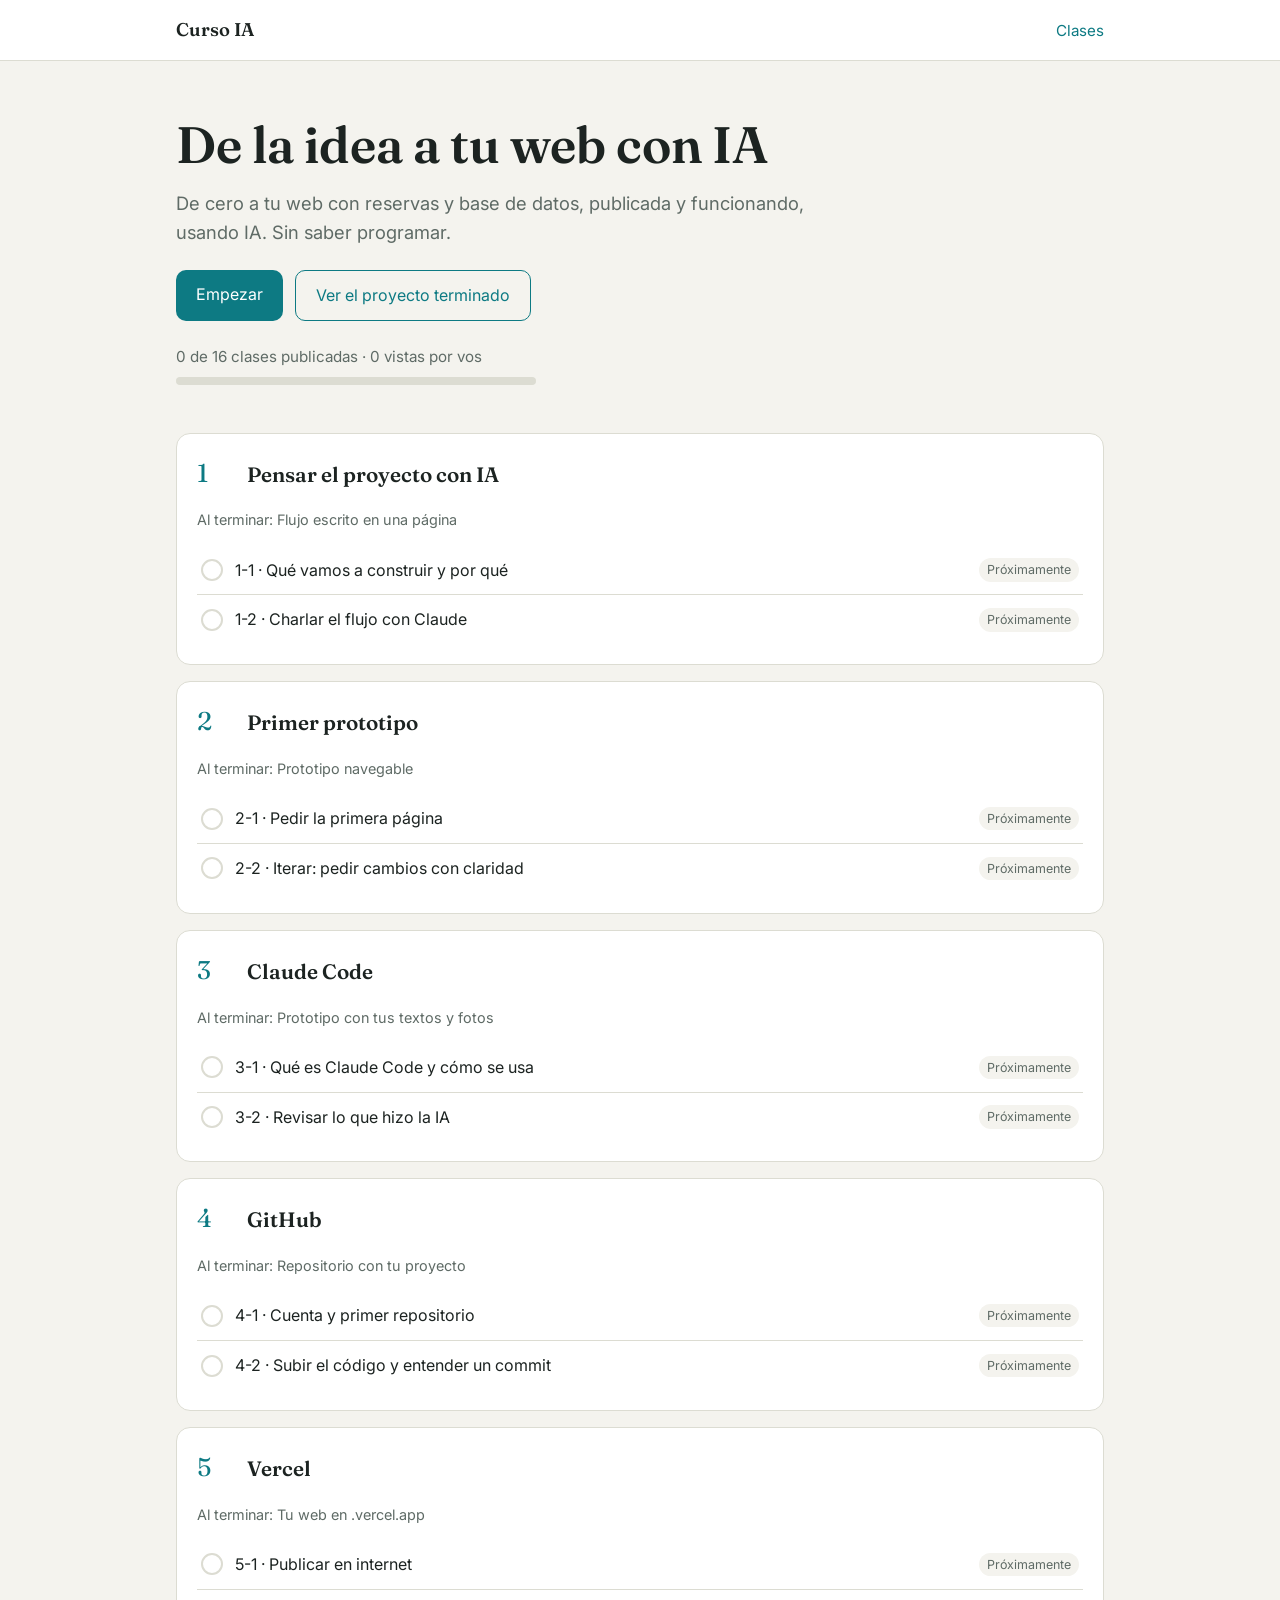
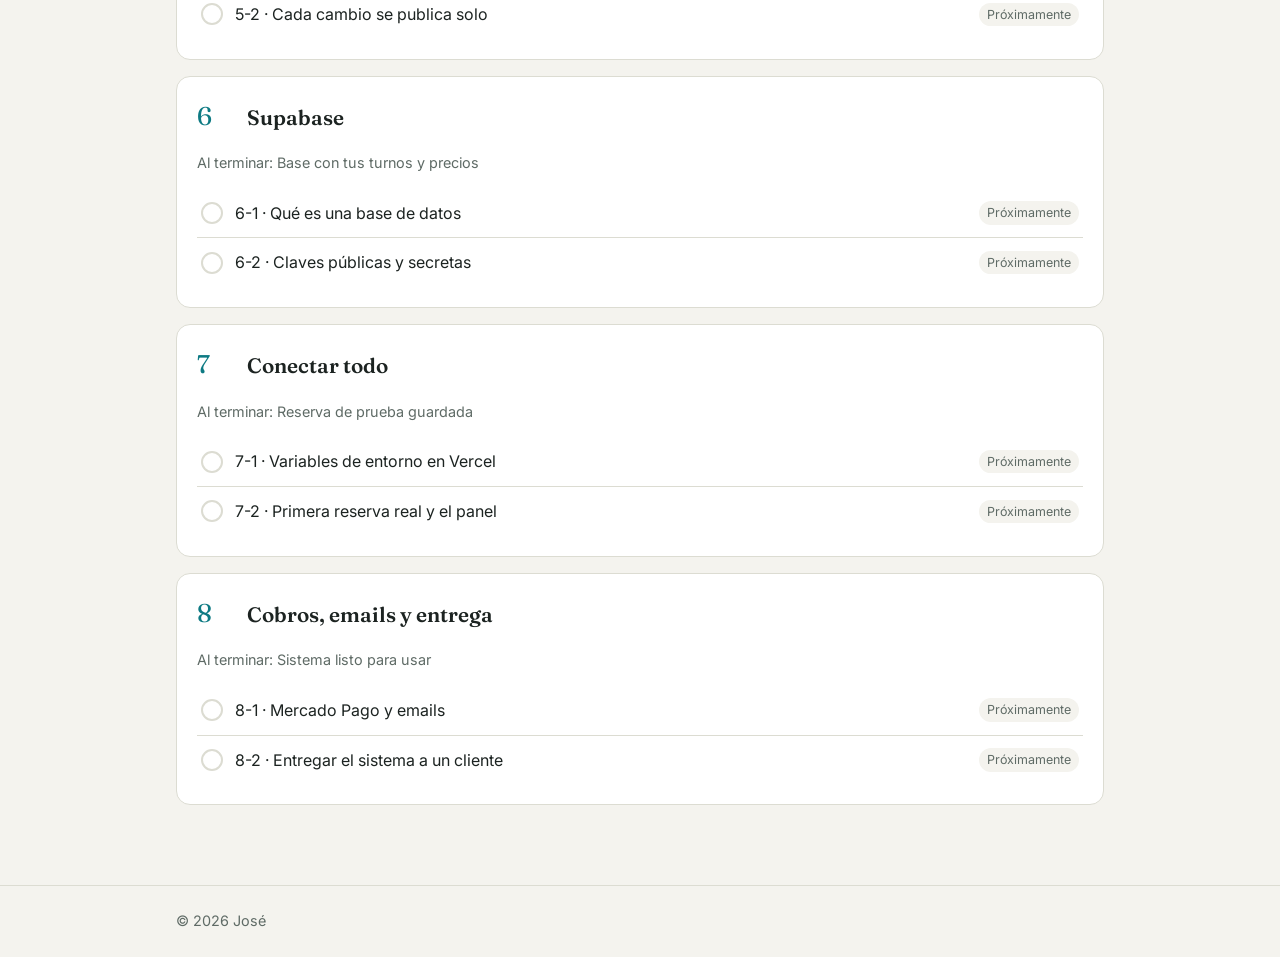
==== index.html @ 21de2022 "Primera versión de la web del curso Co-Authored-By: Claude Opus 5.5 (1M context) <noreply@anthropic." ====
<!doctype html>
<html lang="es">
<head>
  <meta charset="utf-8">
  <meta name="viewport" content="width=device-width, initial-scale=1">
  <title>De la idea a tu web con IA</title>
  <meta name="description" content="Curso paso a paso: IA, Claude Code, GitHub, Vercel y Supabase con un proyecto real.">
  <link rel="preconnect" href="https://fonts.googleapis.com">
  <link rel="preconnect" href="https://fonts.gstatic.com" crossorigin>
  <link href="https://fonts.googleapis.com/css2?family=Fraunces:opsz,wght@9..144,600&family=Inter:wght@400;600&display=swap" rel="stylesheet">
  <link rel="stylesheet" href="styles.css">
</head>
<body data-pagina="inicio">
  <div class="top">
    <div class="wrap">
      <a class="logo" href="./">Curso IA</a>
      <nav><a href="#modulos">Clases</a></nav>
    </div>
  </div>

  <main>
    <section class="hero">
      <div class="wrap">
        <h1 id="titulo">De la idea a tu web con IA</h1>
        <p id="promesa"></p>
        <div class="btns">
          <a class="btn" id="empezar" href="#modulos">Empezar</a>
          <a class="btn ghost" id="ejemplo" href="#" target="_blank" rel="noopener">Ver el proyecto terminado</a>
        </div>
        <div class="progreso">
          <span id="progreso-texto"></span>
          <div class="barra"><span id="progreso-barra"></span></div>
        </div>
      </div>
    </section>

    <section class="modulos">
      <div class="wrap" id="modulos"></div>
    </section>
  </main>

  <footer><div class="wrap" id="pie"></div></footer>
  <script src="app.js"></script>
</body>
</html>
---- styles.css ----
:root {
  --bg: #f4f3ee;
  --surface: #ffffff;
  --ink: #1c2321;
  --muted: #5f6b66;
  --line: #dcdcd2;
  --accent: #0d7a83;
  --accent-ink: #ffffff;
  --soft: #e3efee;
  --done: #2f7d4a;
  --font-display: "Fraunces", Georgia, serif;
  --font-body: "Inter", system-ui, -apple-system, sans-serif;
}

* { box-sizing: border-box; }
html { -webkit-text-size-adjust: 100%; }
body {
  margin: 0;
  background: var(--bg);
  color: var(--ink);
  font-family: var(--font-body);
  font-size: 16px;
  line-height: 1.55;
}
a { color: var(--accent); }
img, iframe { max-width: 100%; }

.wrap { max-width: 960px; margin: 0 auto; padding: 0 16px; }

/* Encabezado */
.top {
  border-bottom: 1px solid var(--line);
  background: var(--surface);
}
.top .wrap {
  display: flex; align-items: center; justify-content: space-between;
  gap: 12px; min-height: 60px;
}
.logo {
  font-family: var(--font-display); font-weight: 600; font-size: 1.15rem;
  color: var(--ink); text-decoration: none;
}
.top nav a { margin-left: 16px; font-size: .95rem; text-decoration: none; }

/* Portada */
.hero { padding: 56px 0 40px; }
.hero h1 {
  font-family: var(--font-display); font-weight: 600;
  font-size: clamp(2rem, 6vw, 3.2rem); line-height: 1.1; margin: 0 0 16px;
}
.hero p { font-size: 1.15rem; color: var(--muted); max-width: 640px; margin: 0 0 24px; }
.btn {
  display: inline-block; padding: 12px 20px; border-radius: 10px;
  background: var(--accent); color: var(--accent-ink);
  text-decoration: none; font-weight: 600; border: 0; cursor: pointer; font: inherit;
}
.btn.ghost { background: transparent; color: var(--accent); border: 1px solid var(--accent); }
.btns { display: flex; flex-wrap: wrap; gap: 12px; }

.progreso { margin: 24px 0 0; color: var(--muted); font-size: .95rem; }
.barra { height: 8px; background: var(--line); border-radius: 99px; overflow: hidden; margin-top: 8px; max-width: 360px; }
.barra span { display: block; height: 100%; background: var(--done); width: 0; transition: width .3s; }

/* Módulos */
.modulos { padding: 8px 0 64px; }
.modulo {
  background: var(--surface); border: 1px solid var(--line); border-radius: 14px;
  padding: 20px; margin-bottom: 16px;
}
.modulo header { display: flex; gap: 14px; align-items: baseline; flex-wrap: wrap; }
.modulo .num {
  font-family: var(--font-display); font-size: 1.6rem; color: var(--accent); min-width: 1.4em;
}
.modulo h2 { font-family: var(--font-display); font-weight: 600; font-size: 1.3rem; margin: 0; }
.modulo .entregable { color: var(--muted); font-size: .9rem; width: 100%; margin: 2px 0 0; }

.clases { list-style: none; margin: 14px 0 0; padding: 0; }
.clases li + li { border-top: 1px solid var(--line); }
.clases a {
  display: flex; align-items: center; gap: 12px; padding: 12px 4px;
  text-decoration: none; color: var(--ink);
}
.clases a:hover .t { color: var(--accent); }
.clases .t { flex: 1; }
.marca {
  width: 22px; height: 22px; border-radius: 50%; border: 2px solid var(--line);
  flex: none; display: grid; place-items: center; font-size: 12px; color: #fff;
}
.marca.vista { background: var(--done); border-color: var(--done); }
.tag {
  font-size: .78rem; padding: 2px 8px; border-radius: 99px; white-space: nowrap;
  background: var(--soft); color: var(--accent);
}
.tag.pronto { background: var(--bg); color: var(--muted); }

/* Página de clase */
.clase { padding: 28px 0 64px; }
.migas { font-size: .9rem; color: var(--muted); margin-bottom: 8px; }
.migas a { text-decoration: none; }
.clase h1 {
  font-family: var(--font-display); font-weight: 600;
  font-size: clamp(1.6rem, 5vw, 2.3rem); line-height: 1.15; margin: 0 0 20px;
}
.video {
  position: relative; aspect-ratio: 16 / 9; background: #111; border-radius: 14px; overflow: hidden;
}
.video iframe { position: absolute; inset: 0; width: 100%; height: 100%; border: 0; }
.video .vacio {
  position: absolute; inset: 0; display: grid; place-items: center; text-align: center;
  color: #ddd; padding: 16px;
}
.cuerpo { display: grid; grid-template-columns: 1fr; gap: 24px; margin-top: 24px; }
@media (min-width: 760px) { .cuerpo { grid-template-columns: 1.4fr 1fr; } }
.cuerpo h2 { font-family: var(--font-display); font-weight: 600; font-size: 1.15rem; margin: 0 0 8px; }
.caja { background: var(--surface); border: 1px solid var(--line); border-radius: 14px; padding: 20px; }
.pasos { margin: 0; padding-left: 20px; }
.pasos li { margin-bottom: 6px; }
.nav-clases { display: flex; justify-content: space-between; gap: 12px; margin-top: 28px; flex-wrap: wrap; }

footer { border-top: 1px solid var(--line); padding: 24px 0; color: var(--muted); font-size: .9rem; }
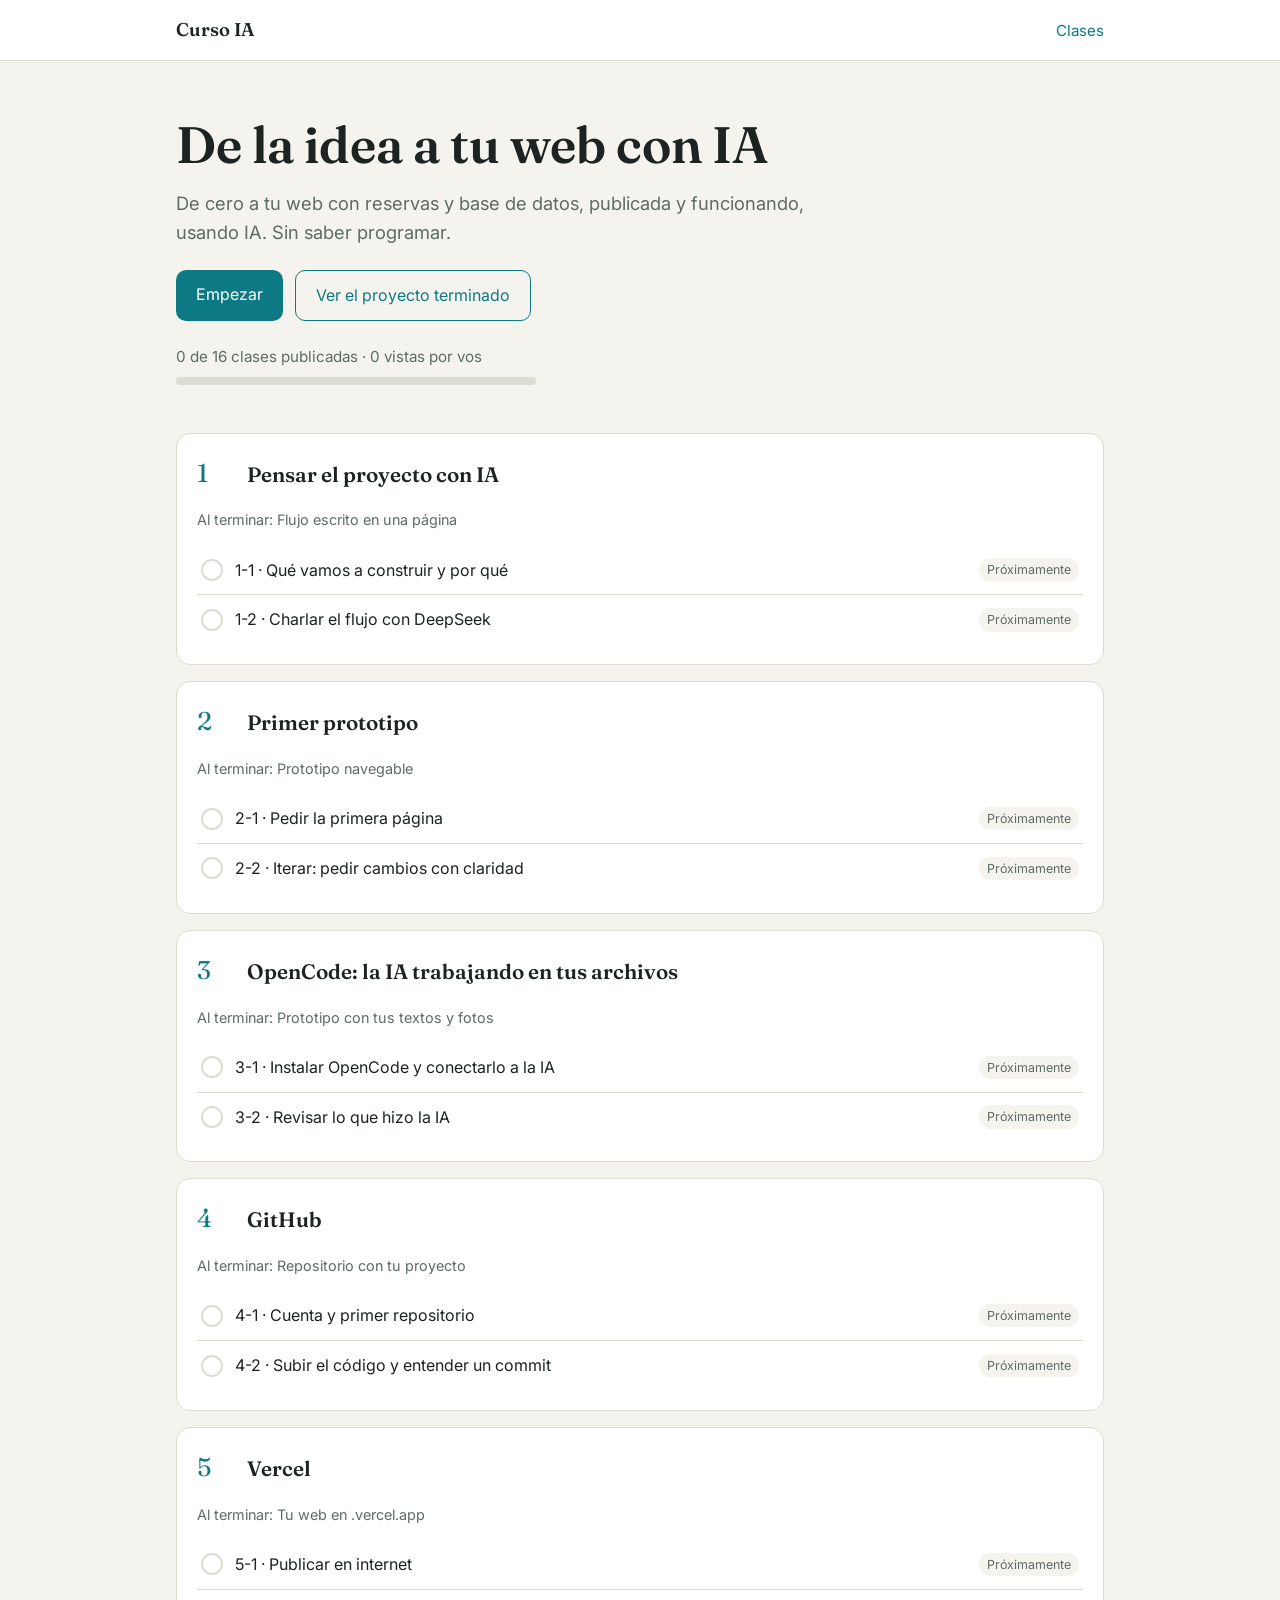
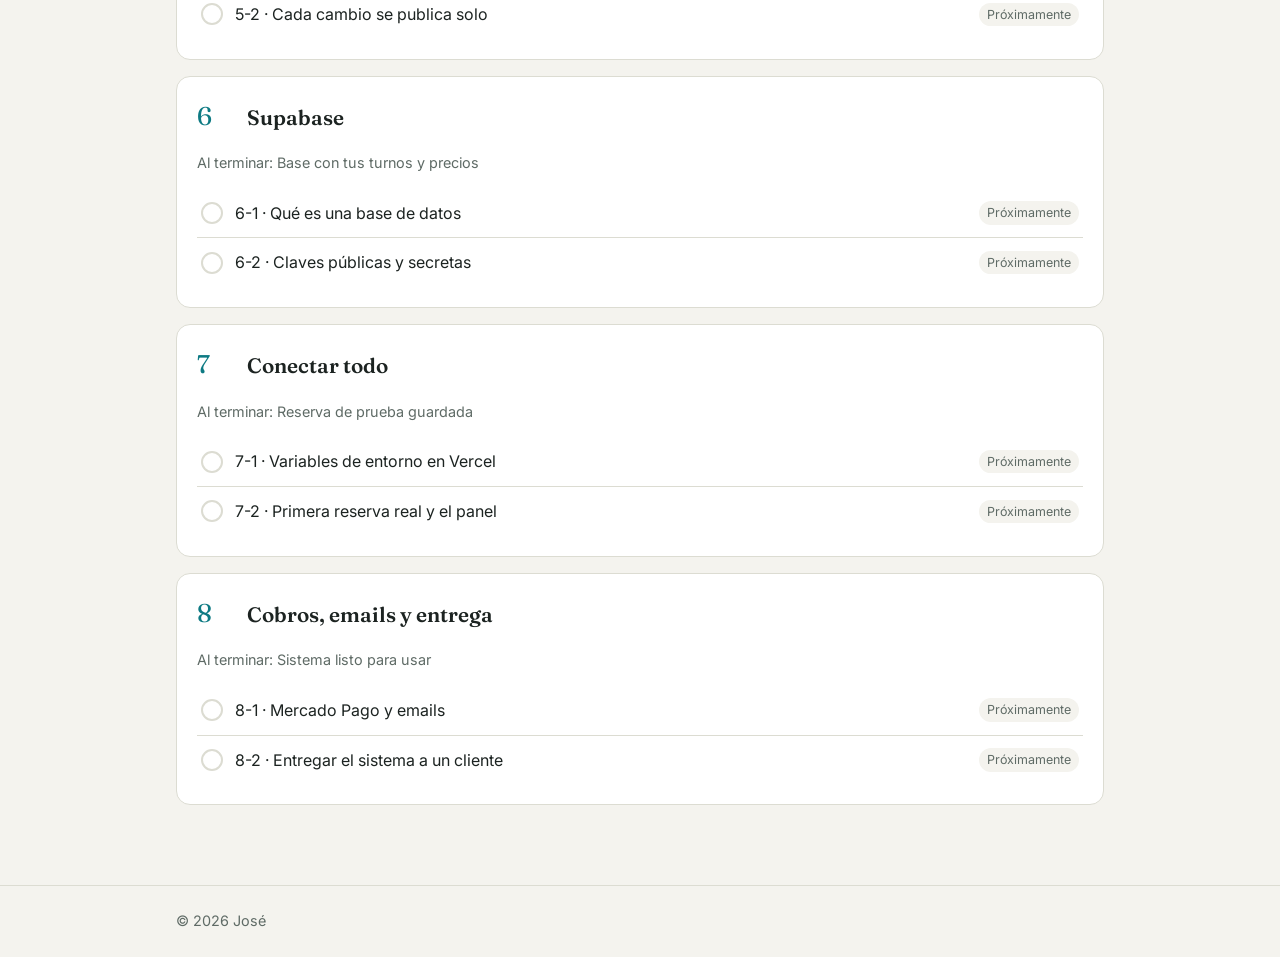
==== commit e9870c85: "Clases 1 a 3 con DeepSeek y OpenCode en lugar de Claude Co-Authored-By: Claude Opus 5.5 (1M context)" ====
--- a/index.html
+++ b/index.html
@@ -4,7 +4,7 @@
   <meta charset="utf-8">
   <meta name="viewport" content="width=device-width, initial-scale=1">
   <title>De la idea a tu web con IA</title>
-  <meta name="description" content="Curso paso a paso: IA, Claude Code, GitHub, Vercel y Supabase con un proyecto real.">
+  <meta name="description" content="Curso paso a paso: IA gratis (DeepSeek y OpenCode), GitHub, Vercel y Supabase con un proyecto real.">
   <link rel="preconnect" href="https://fonts.googleapis.com">
   <link rel="preconnect" href="https://fonts.gstatic.com" crossorigin>
   <link href="https://fonts.googleapis.com/css2?family=Fraunces:opsz,wght@9..144,600&family=Inter:wght@400;600&display=swap" rel="stylesheet">
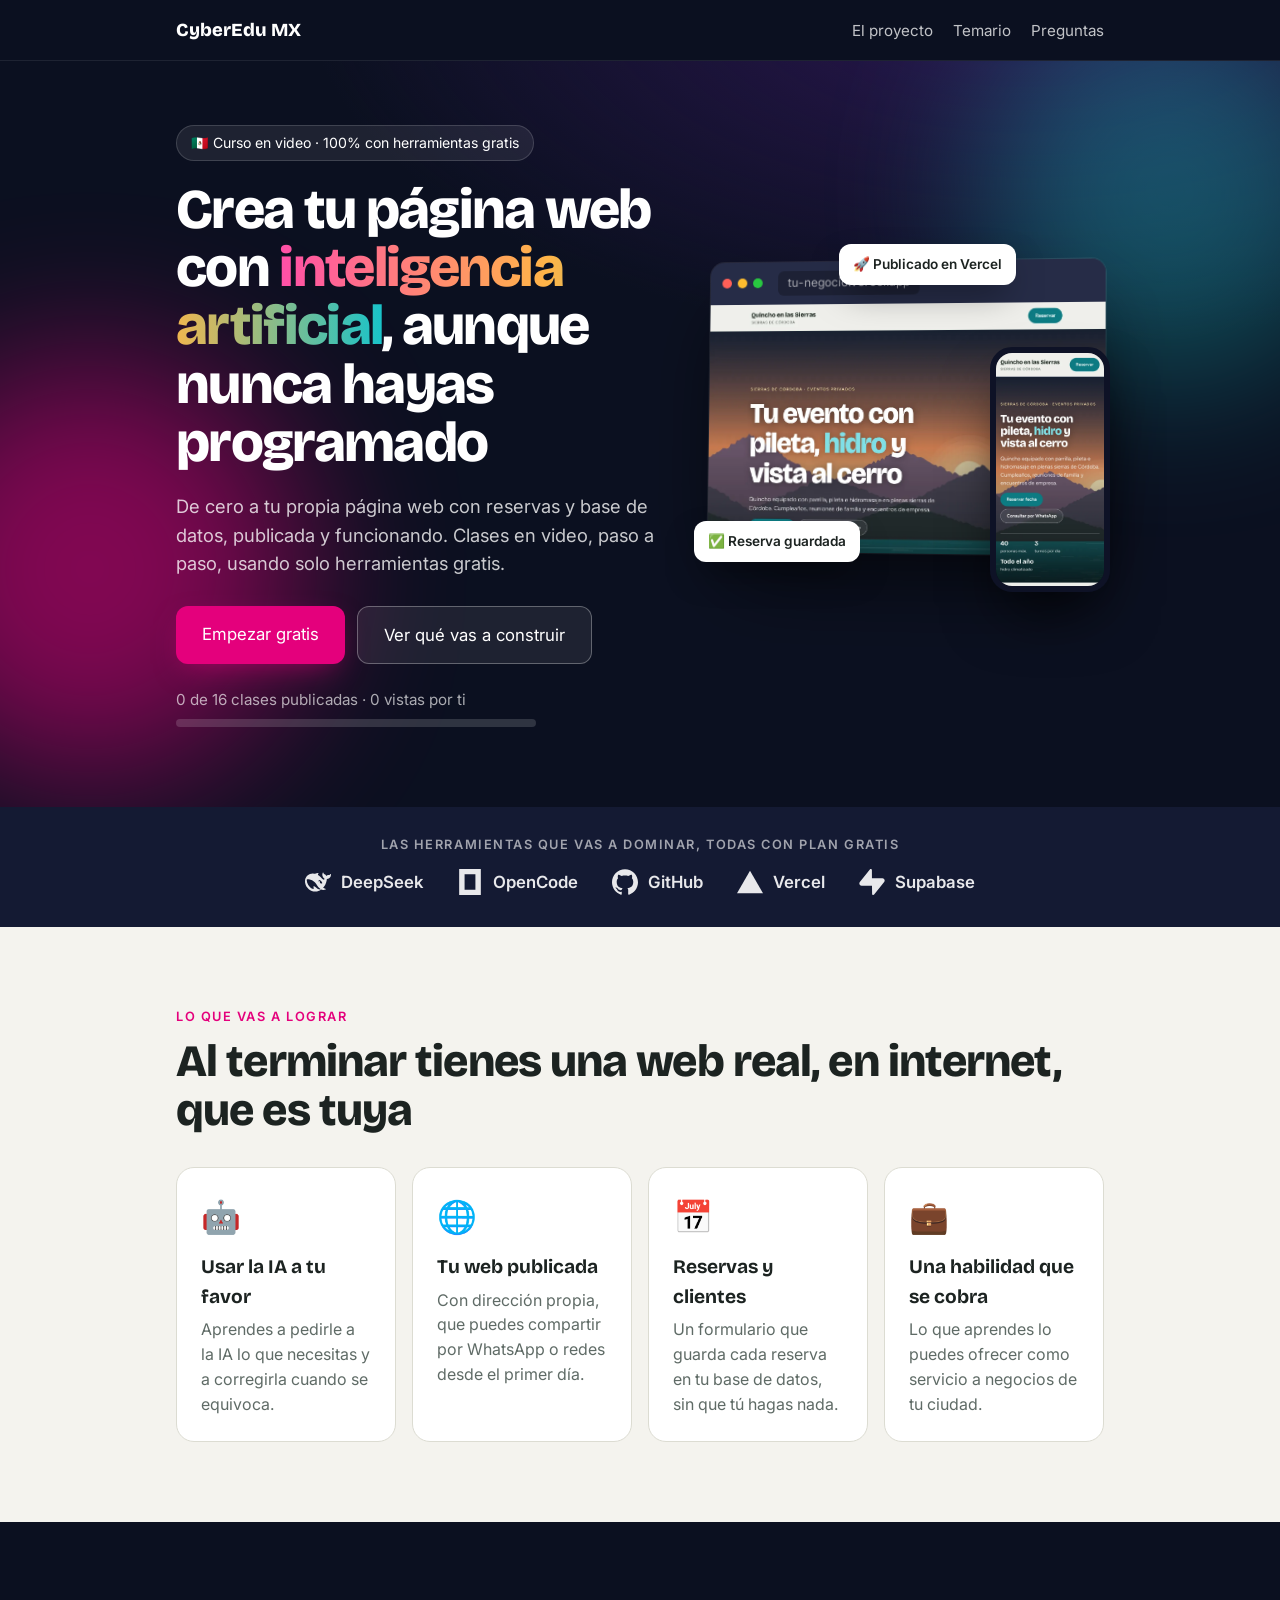
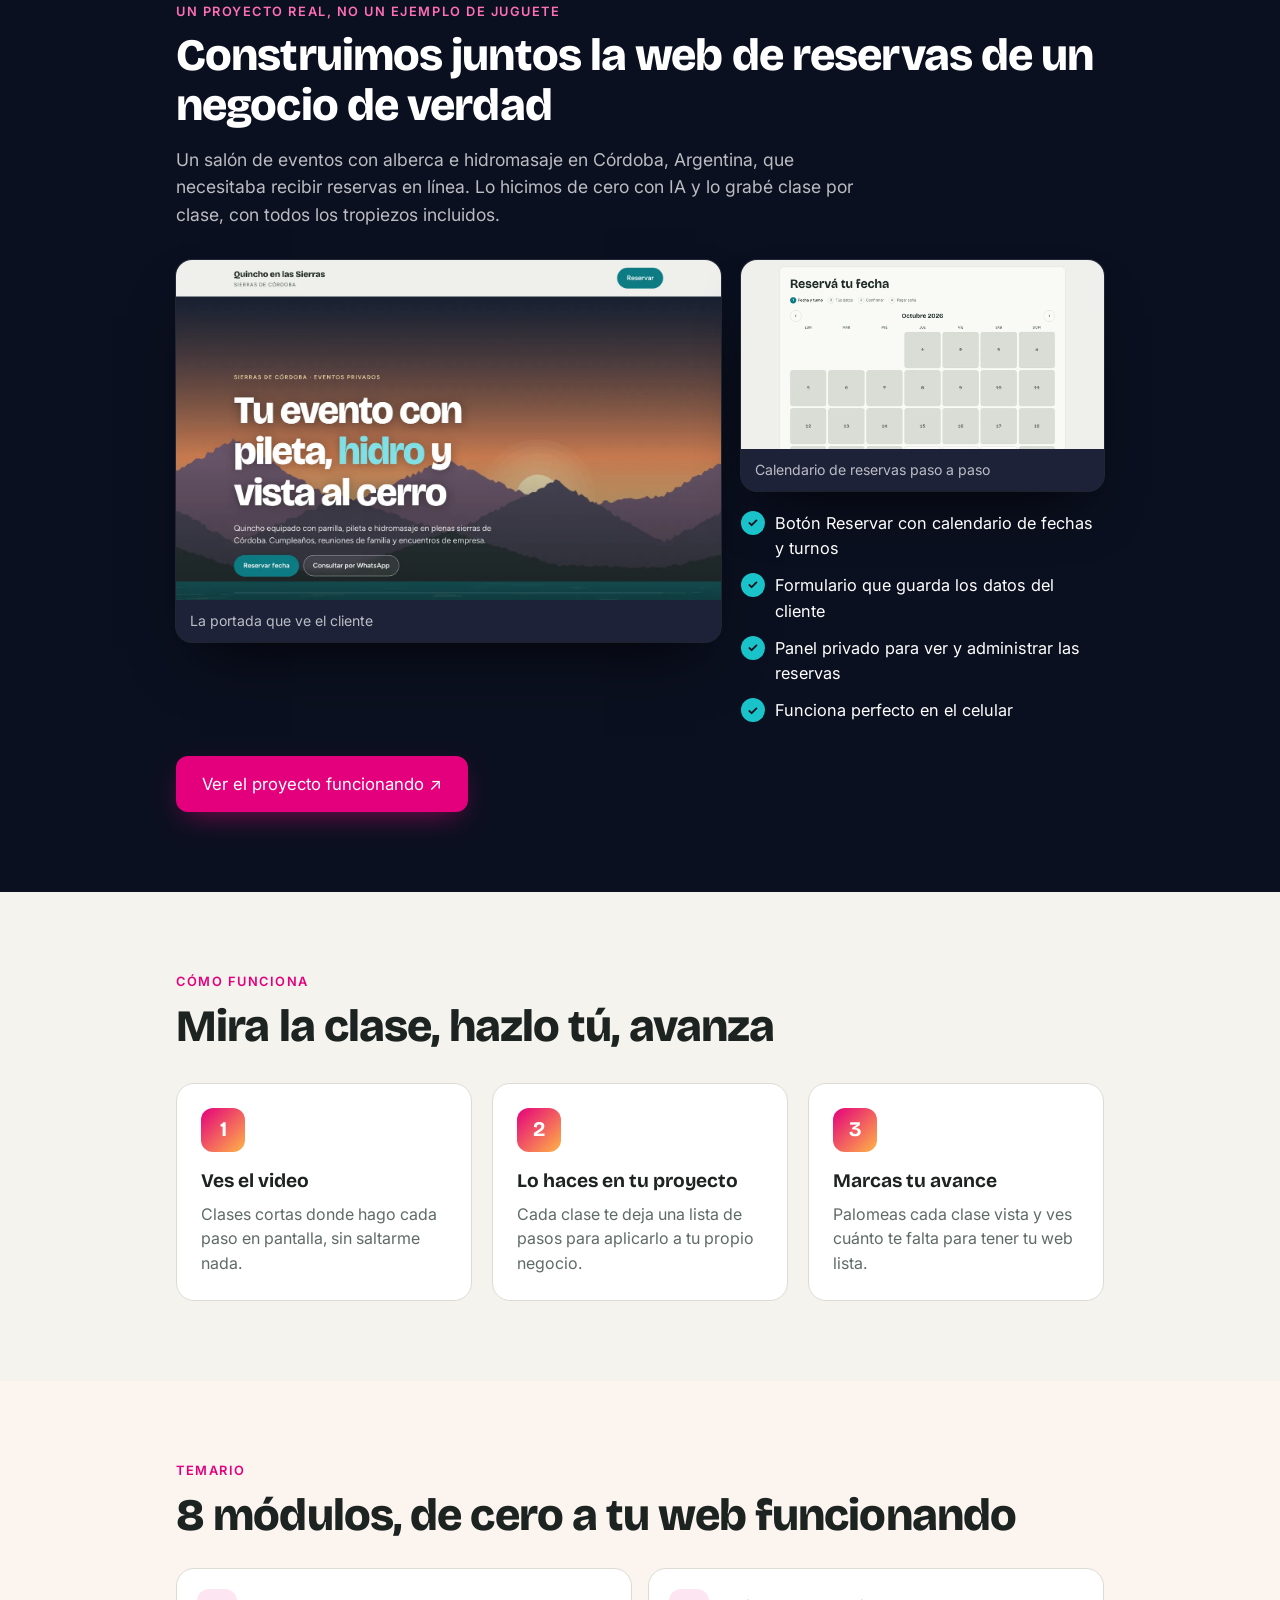
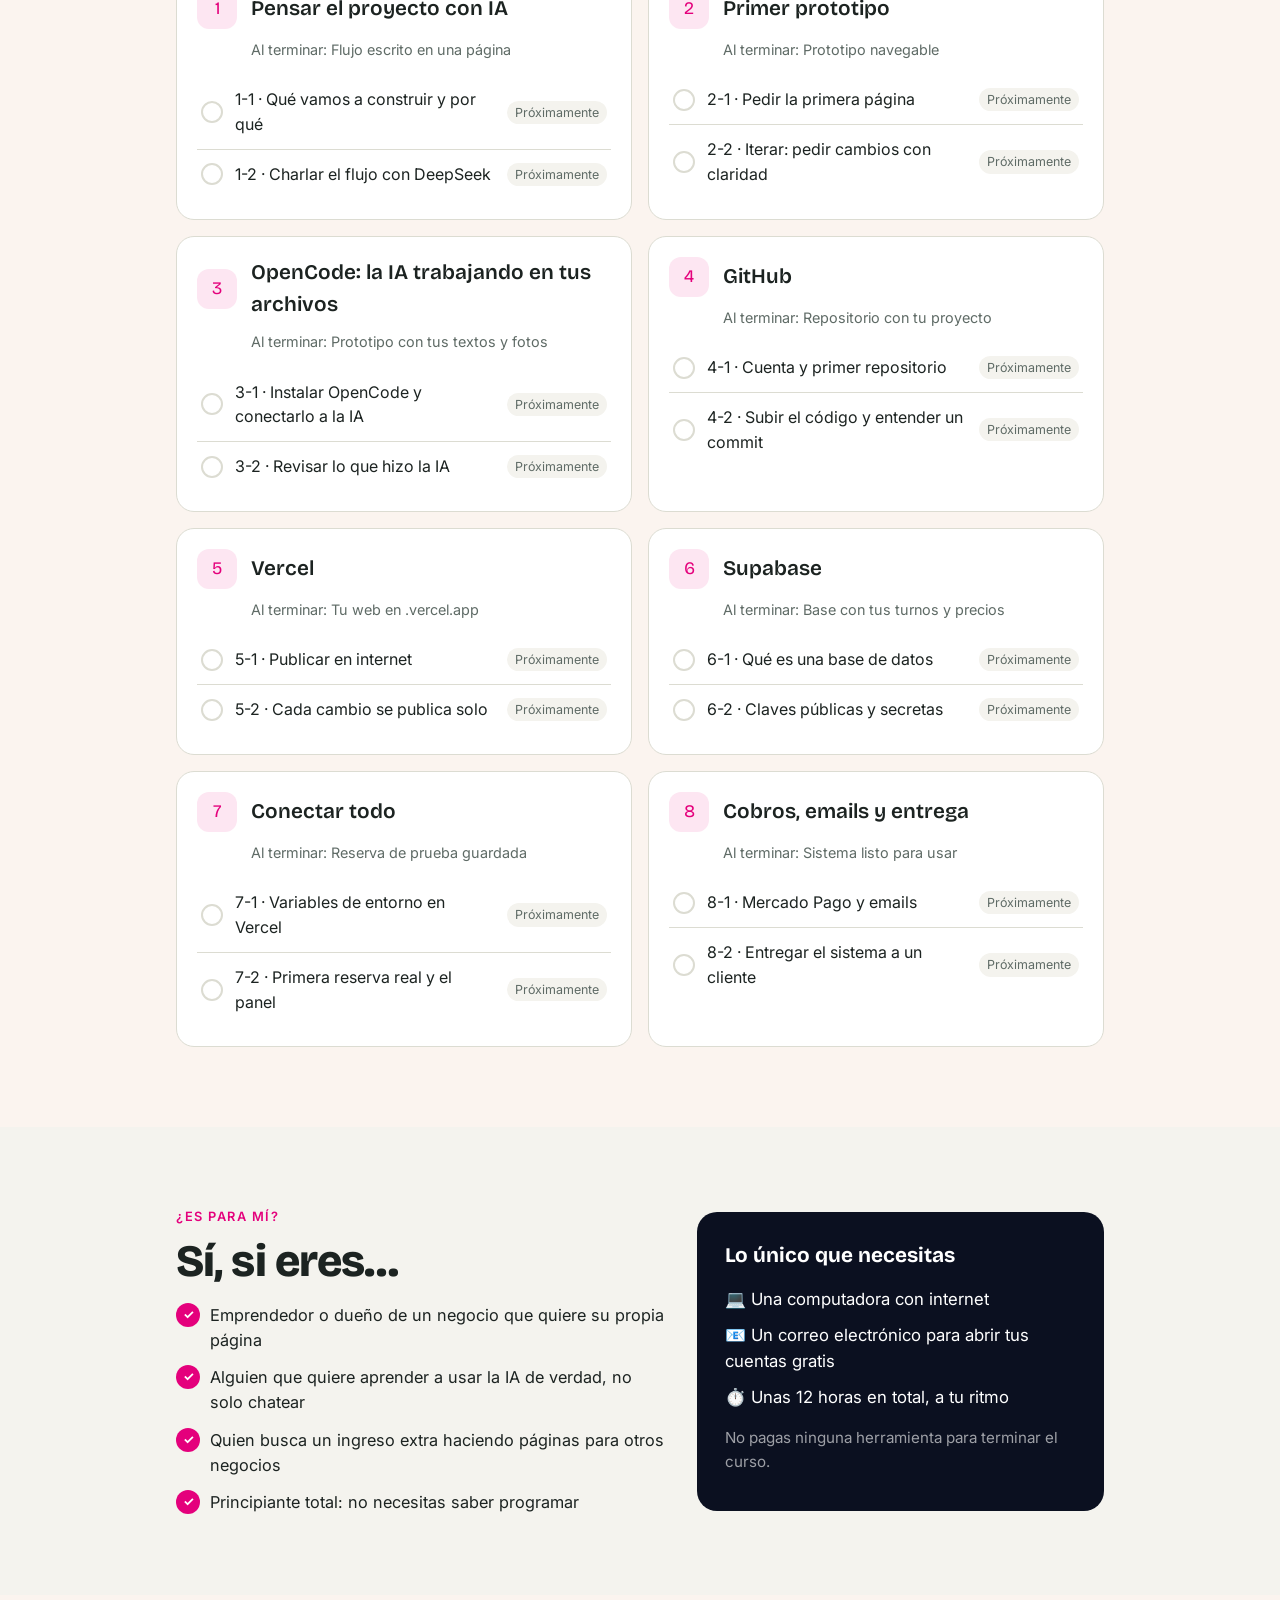
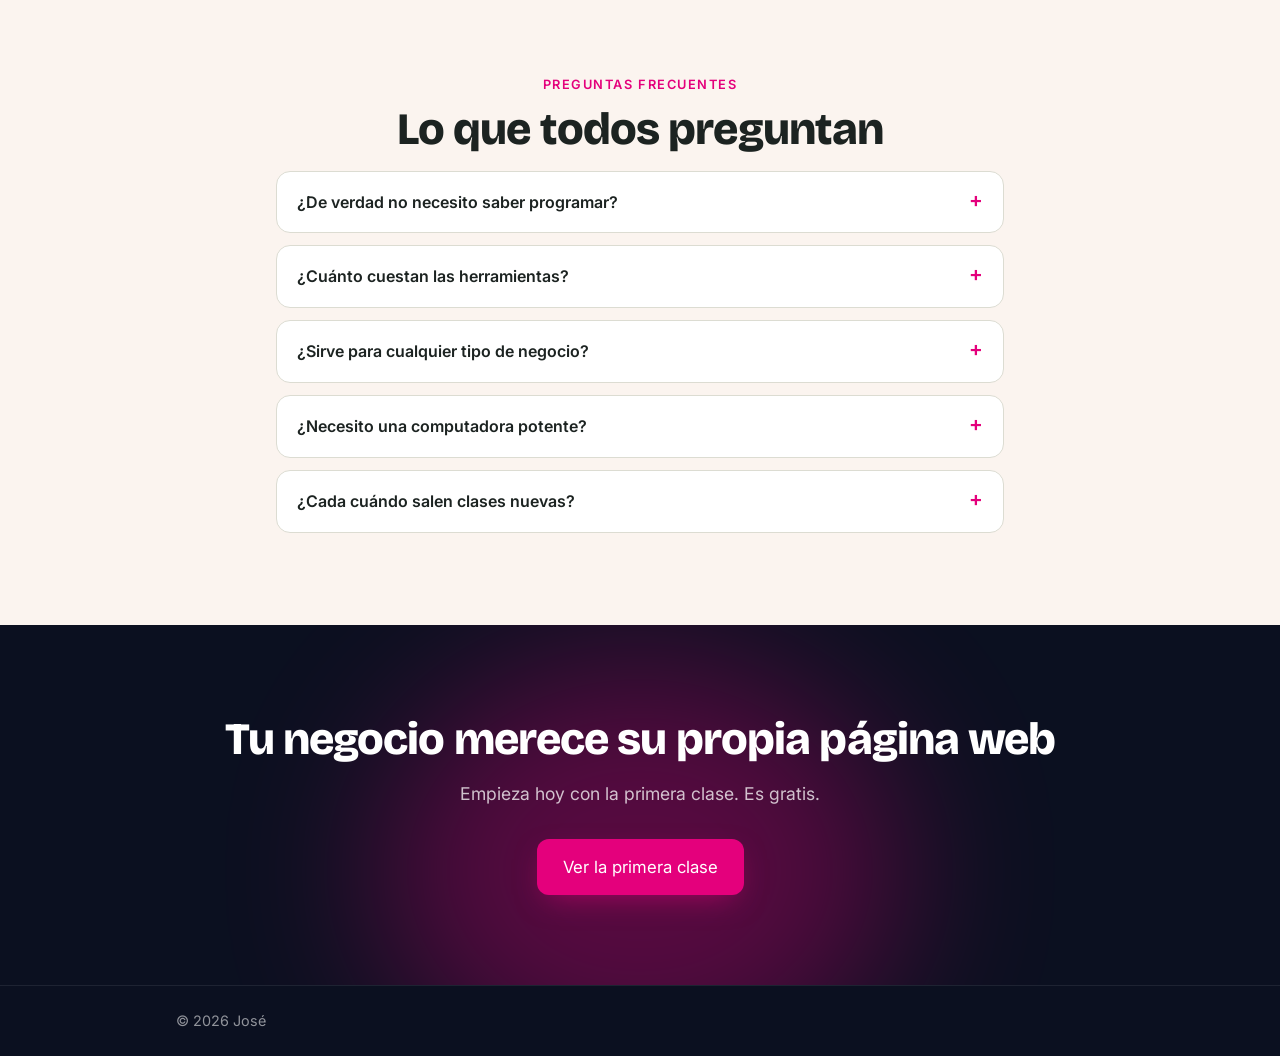
==== commit 8e4f215a: "Landing page nueva con imágenes, en español de México Portada con capturas del proyecto real, herram" ====
--- a/index.html
+++ b/index.html
@@ -1,41 +1,183 @@
 <!doctype html>
-<html lang="es">
+<html lang="es-MX">
 <head>
   <meta charset="utf-8">
   <meta name="viewport" content="width=device-width, initial-scale=1">
   <title>De la idea a tu web con IA</title>
-  <meta name="description" content="Curso paso a paso: IA gratis (DeepSeek y OpenCode), GitHub, Vercel y Supabase con un proyecto real.">
+  <meta name="description" content="Curso paso a paso para crear tu propia página web con inteligencia artificial gratis: DeepSeek, OpenCode, GitHub, Vercel y Supabase. Sin saber programar.">
+  <meta property="og:title" content="De la idea a tu web con IA">
+  <meta property="og:description" content="Crea tu página web con IA gratis, aunque nunca hayas programado. Clases en video, paso a paso.">
+  <meta property="og:image" content="img/proyecto-web.webp">
   <link rel="preconnect" href="https://fonts.googleapis.com">
   <link rel="preconnect" href="https://fonts.gstatic.com" crossorigin>
-  <link href="https://fonts.googleapis.com/css2?family=Fraunces:opsz,wght@9..144,600&family=Inter:wght@400;600&display=swap" rel="stylesheet">
+  <link href="https://fonts.googleapis.com/css2?family=Bricolage+Grotesque:opsz,wght@12..96,600;12..96,800&family=Inter:wght@400;600&display=swap" rel="stylesheet">
   <link rel="stylesheet" href="styles.css">
 </head>
-<body data-pagina="inicio">
-  <div class="top">
+<body data-pagina="inicio" class="landing">
+  <div class="top top-dark">
     <div class="wrap">
-      <a class="logo" href="./">Curso IA</a>
-      <nav><a href="#modulos">Clases</a></nav>
+      <a class="logo" href="./" id="marca">CyberEdu MX</a>
+      <nav>
+        <a href="#proyecto">El proyecto</a>
+        <a href="#temario">Temario</a>
+        <a href="#preguntas">Preguntas</a>
+      </nav>
     </div>
   </div>
 
   <main>
-    <section class="hero">
-      <div class="wrap">
-        <h1 id="titulo">De la idea a tu web con IA</h1>
-        <p id="promesa"></p>
-        <div class="btns">
-          <a class="btn" id="empezar" href="#modulos">Empezar</a>
-          <a class="btn ghost" id="ejemplo" href="#" target="_blank" rel="noopener">Ver el proyecto terminado</a>
+    <!-- Portada -->
+    <section class="l-hero">
+      <div class="glow g1"></div><div class="glow g2"></div>
+      <div class="wrap l-hero-grid">
+        <div class="l-hero-txt">
+          <p class="chip">🇲🇽 Curso en video · 100% con herramientas gratis</p>
+          <h1 id="titulo">Crea tu página web con <span class="grad">inteligencia artificial</span>, aunque nunca hayas programado</h1>
+          <p class="lead" id="promesa"></p>
+          <div class="btns">
+            <a class="btn btn-lg" id="empezar" href="#temario">Empezar gratis</a>
+            <a class="btn btn-lg ghost-light" href="#proyecto">Ver qué vas a construir</a>
+          </div>
+          <div class="progreso">
+            <span id="progreso-texto"></span>
+            <div class="barra"><span id="progreso-barra"></span></div>
+          </div>
         </div>
-        <div class="progreso">
-          <span id="progreso-texto"></span>
-          <div class="barra"><span id="progreso-barra"></span></div>
+        <div class="l-hero-vis" aria-hidden="true">
+          <div class="laptop">
+            <div class="laptop-bar"><i></i><i></i><i></i><span>tu-negocio.vercel.app</span></div>
+            <img src="img/proyecto-web.webp" alt="" width="1400" height="875">
+          </div>
+          <div class="phone"><img src="img/proyecto-movil.webp" alt="" width="520" height="1125"></div>
+          <div class="float f1">✅ Reserva guardada</div>
+          <div class="float f2">🚀 Publicado en Vercel</div>
         </div>
       </div>
     </section>
 
-    <section class="modulos">
-      <div class="wrap" id="modulos"></div>
+    <!-- Herramientas -->
+    <section class="l-tools">
+      <div class="wrap">
+        <p class="kicker center">Las herramientas que vas a dominar, todas con plan gratis</p>
+        <ul class="tools">
+          <li><span class="ico" style="--i:url(img/logos/deepseek.svg)"></span>DeepSeek</li>
+          <li><span class="ico" style="--i:url(img/logos/opencode.svg)"></span>OpenCode</li>
+          <li><span class="ico" style="--i:url(img/logos/github.svg)"></span>GitHub</li>
+          <li><span class="ico" style="--i:url(img/logos/vercel.svg)"></span>Vercel</li>
+          <li><span class="ico" style="--i:url(img/logos/supabase.svg)"></span>Supabase</li>
+        </ul>
+      </div>
+    </section>
+
+    <!-- Beneficios -->
+    <section class="l-sec">
+      <div class="wrap">
+        <p class="kicker">Lo que vas a lograr</p>
+        <h2 class="l-h2">Al terminar tienes una web real, en internet, que es tuya</h2>
+        <div class="cards4">
+          <article class="card"><span class="emoji">🤖</span><h3>Usar la IA a tu favor</h3><p>Aprendes a pedirle a la IA lo que necesitas y a corregirla cuando se equivoca.</p></article>
+          <article class="card"><span class="emoji">🌐</span><h3>Tu web publicada</h3><p>Con dirección propia, que puedes compartir por WhatsApp o redes desde el primer día.</p></article>
+          <article class="card"><span class="emoji">📅</span><h3>Reservas y clientes</h3><p>Un formulario que guarda cada reserva en tu base de datos, sin que tú hagas nada.</p></article>
+          <article class="card"><span class="emoji">💼</span><h3>Una habilidad que se cobra</h3><p>Lo que aprendes lo puedes ofrecer como servicio a negocios de tu ciudad.</p></article>
+        </div>
+      </div>
+    </section>
+
+    <!-- Proyecto real -->
+    <section class="l-sec l-dark" id="proyecto">
+      <div class="wrap">
+        <p class="kicker">Un proyecto real, no un ejemplo de juguete</p>
+        <h2 class="l-h2">Construimos juntos la web de reservas de un negocio de verdad</h2>
+        <p class="l-sub">Un salón de eventos con alberca e hidromasaje en Córdoba, Argentina, que necesitaba recibir reservas en línea. Lo hicimos de cero con IA y lo grabé clase por clase, con todos los tropiezos incluidos.</p>
+        <div class="showcase">
+          <figure class="shot big">
+            <img src="img/proyecto-web.webp" alt="Portada de la web del quincho" loading="lazy" width="1400" height="875">
+            <figcaption>La portada que ve el cliente</figcaption>
+          </figure>
+          <figure class="shot">
+            <img src="img/proyecto-reserva.webp" alt="Calendario de reservas" loading="lazy" width="1200" height="625">
+            <figcaption>Calendario de reservas paso a paso</figcaption>
+          </figure>
+          <ul class="checks">
+            <li>Botón Reservar con calendario de fechas y turnos</li>
+            <li>Formulario que guarda los datos del cliente</li>
+            <li>Panel privado para ver y administrar las reservas</li>
+            <li>Funciona perfecto en el celular</li>
+          </ul>
+        </div>
+        <a class="btn btn-lg" id="ejemplo" href="#" target="_blank" rel="noopener">Ver el proyecto funcionando ↗</a>
+      </div>
+    </section>
+
+    <!-- Cómo funciona -->
+    <section class="l-sec">
+      <div class="wrap">
+        <p class="kicker">Cómo funciona</p>
+        <h2 class="l-h2">Mira la clase, hazlo tú, avanza</h2>
+        <ol class="steps3">
+          <li><b>1</b><h3>Ves el video</h3><p>Clases cortas donde hago cada paso en pantalla, sin saltarme nada.</p></li>
+          <li><b>2</b><h3>Lo haces en tu proyecto</h3><p>Cada clase te deja una lista de pasos para aplicarlo a tu propio negocio.</p></li>
+          <li><b>3</b><h3>Marcas tu avance</h3><p>Palomeas cada clase vista y ves cuánto te falta para tener tu web lista.</p></li>
+        </ol>
+      </div>
+    </section>
+
+    <!-- Temario -->
+    <section class="l-sec l-soft" id="temario">
+      <div class="wrap">
+        <p class="kicker">Temario</p>
+        <h2 class="l-h2">8 módulos, de cero a tu web funcionando</h2>
+        <div id="modulos" class="modulos-grid"></div>
+      </div>
+    </section>
+
+    <!-- Para quién -->
+    <section class="l-sec">
+      <div class="wrap two">
+        <div>
+          <p class="kicker">¿Es para mí?</p>
+          <h2 class="l-h2">Sí, si eres…</h2>
+          <ul class="checks dark">
+            <li>Emprendedor o dueño de un negocio que quiere su propia página</li>
+            <li>Alguien que quiere aprender a usar la IA de verdad, no solo chatear</li>
+            <li>Quien busca un ingreso extra haciendo páginas para otros negocios</li>
+            <li>Principiante total: no necesitas saber programar</li>
+          </ul>
+        </div>
+        <div class="need">
+          <h3>Lo único que necesitas</h3>
+          <p>💻 Una computadora con internet</p>
+          <p>📧 Un correo electrónico para abrir tus cuentas gratis</p>
+          <p>⏱️ Unas 12 horas en total, a tu ritmo</p>
+          <p class="muted">No pagas ninguna herramienta para terminar el curso.</p>
+        </div>
+      </div>
+    </section>
+
+    <!-- Preguntas -->
+    <section class="l-sec l-soft" id="preguntas">
+      <div class="wrap narrow">
+        <p class="kicker center">Preguntas frecuentes</p>
+        <h2 class="l-h2 center">Lo que todos preguntan</h2>
+        <details><summary>¿De verdad no necesito saber programar?</summary><p>No. La IA escribe el código; tú aprendes a pedirle lo que quieres, a revisar lo que hizo y a publicarlo. Te explico cada paso con palabras sencillas.</p></details>
+        <details><summary>¿Cuánto cuestan las herramientas?</summary><p>Nada. DeepSeek, OpenCode, GitHub, Vercel y Supabase tienen planes gratis que alcanzan para todo el curso y para tus primeros proyectos.</p></details>
+        <details><summary>¿Sirve para cualquier tipo de negocio?</summary><p>Sí. Usamos un negocio de reservas como ejemplo, pero lo mismo sirve para un consultorio, un salón de eventos, clases, una tienda o un restaurante.</p></details>
+        <details><summary>¿Necesito una computadora potente?</summary><p>No. Todo funciona en el navegador y en servicios en la nube. Cualquier computadora con internet sirve.</p></details>
+        <details><summary>¿Cada cuándo salen clases nuevas?</summary><p>Voy subiendo las clases conforme las grabo. Las que dicen "Próximamente" ya están planeadas y las verás aquí y en YouTube.</p></details>
+      </div>
+    </section>
+
+    <!-- Cierre -->
+    <section class="l-cta">
+      <div class="glow g1"></div>
+      <div class="wrap center">
+        <h2 class="l-h2">Tu negocio merece su propia página web</h2>
+        <p class="l-sub">Empieza hoy con la primera clase. Es gratis.</p>
+        <div class="btns center">
+          <a class="btn btn-lg" id="empezar2" href="#temario">Ver la primera clase</a>
+          <a class="btn btn-lg ghost-light" id="whatsapp" href="#" target="_blank" rel="noopener" hidden>Escríbeme por WhatsApp</a>
+        </div>
+      </div>
     </section>
   </main>
 
--- a/styles.css
+++ b/styles.css
@@ -4,11 +4,11 @@
   --ink: #1c2321;
   --muted: #5f6b66;
   --line: #dcdcd2;
-  --accent: #0d7a83;
+  --accent: #e4007c;
   --accent-ink: #ffffff;
-  --soft: #e3efee;
+  --soft: #fde6f2;
   --done: #2f7d4a;
-  --font-display: "Fraunces", Georgia, serif;
+  --font-display: "Bricolage Grotesque", system-ui, sans-serif;
   --font-body: "Inter", system-ui, -apple-system, sans-serif;
 }
 
@@ -118,3 +118,160 @@
 .nav-clases { display: flex; justify-content: space-between; gap: 12px; margin-top: 28px; flex-wrap: wrap; }
 
 footer { border-top: 1px solid var(--line); padding: 24px 0; color: var(--muted); font-size: .9rem; }
+
+/* ===== Landing ===== */
+.landing { --night: #0b1020; --night-2: #141a33; --turq: #19c3c9; --sol: #ffb547; }
+.center { text-align: center; justify-content: center; }
+.muted { color: var(--muted); }
+.kicker {
+  text-transform: uppercase; letter-spacing: .12em; font-size: .8rem; font-weight: 600;
+  color: var(--accent); margin: 0 0 10px;
+}
+.l-h2 {
+  font-family: var(--font-display); font-weight: 800; letter-spacing: -.02em;
+  font-size: clamp(1.8rem, 4.5vw, 2.8rem); line-height: 1.1; margin: 0 0 16px;
+}
+.l-sub { font-size: 1.1rem; color: var(--muted); max-width: 680px; margin: 0 0 32px; }
+.center .l-sub, .l-sub.center { margin-left: auto; margin-right: auto; }
+.btn-lg { padding: 15px 26px; border-radius: 12px; font-size: 1.05rem; box-shadow: 0 10px 30px -10px rgba(228,0,124,.6); }
+.btn-lg:hover { filter: brightness(1.08); transform: translateY(-1px); }
+.btn { transition: transform .15s, filter .15s; }
+.ghost-light { background: rgba(255,255,255,.08); color: #fff; border: 1px solid rgba(255,255,255,.3); box-shadow: none; }
+
+.top-dark { background: var(--night); border-bottom: 1px solid rgba(255,255,255,.08); position: sticky; top: 0; z-index: 10; }
+.top-dark .logo { color: #fff; font-weight: 800; }
+.top-dark nav a { color: rgba(255,255,255,.75); }
+.top-dark nav a:hover { color: #fff; }
+@media (max-width: 560px) { .top-dark nav a:not(:last-child) { display: none; } }
+
+/* Portada */
+.l-hero {
+  position: relative; overflow: hidden; color: #fff;
+  background: radial-gradient(1200px 600px at 80% -10%, #2a1650 0%, transparent 60%), var(--night);
+  padding: 64px 0 80px;
+}
+.glow { position: absolute; border-radius: 50%; filter: blur(80px); opacity: .55; pointer-events: none; }
+.g1 { width: 420px; height: 420px; background: var(--accent); left: -120px; top: 40%; }
+.g2 { width: 380px; height: 380px; background: var(--turq); right: -80px; top: -60px; opacity: .35; }
+.l-hero-grid { position: relative; display: grid; gap: 48px; align-items: center; }
+@media (min-width: 900px) { .l-hero-grid { grid-template-columns: 1.2fr 1fr; } }
+.chip {
+  display: inline-block; padding: 6px 14px; border-radius: 99px; font-size: .88rem;
+  background: rgba(255,255,255,.08); border: 1px solid rgba(255,255,255,.15); margin: 0 0 20px;
+}
+.l-hero h1 {
+  font-family: var(--font-display); font-weight: 800; letter-spacing: -.03em;
+  font-size: clamp(2.2rem, 5.6vw, 3.5rem); line-height: 1.04; margin: 0 0 20px;
+}
+.grad { background: linear-gradient(90deg, #ff4fa8, var(--sol) 55%, var(--turq)); -webkit-background-clip: text; background-clip: text; color: transparent; }
+.l-hero .lead { font-size: 1.15rem; color: rgba(255,255,255,.78); max-width: 560px; margin: 0 0 28px; }
+.l-hero .progreso { color: rgba(255,255,255,.65); }
+.l-hero .barra { background: rgba(255,255,255,.15); }
+
+.l-hero-vis { position: relative; padding: 0 0 40px; }
+.laptop {
+  border-radius: 14px; overflow: hidden; background: #1d2238;
+  box-shadow: 0 40px 80px -20px rgba(0,0,0,.7), 0 0 0 1px rgba(255,255,255,.1);
+  transform: perspective(1600px) rotateY(-8deg) rotateX(3deg);
+}
+.laptop-bar { display: flex; align-items: center; gap: 6px; padding: 9px 12px; background: #262c47; }
+.laptop-bar i { width: 10px; height: 10px; border-radius: 50%; background: #ff5f57; }
+.laptop-bar i:nth-child(2) { background: #febc2e; } .laptop-bar i:nth-child(3) { background: #28c840; }
+.laptop-bar span { margin-left: 10px; font-size: .75rem; color: rgba(255,255,255,.6); background: rgba(0,0,0,.25); padding: 3px 10px; border-radius: 6px; }
+.laptop img { display: block; width: 100%; height: auto; }
+.phone {
+  position: absolute; right: -6px; bottom: 0; width: 30%; border-radius: 22px; overflow: hidden;
+  border: 6px solid #0e1226; box-shadow: 0 30px 60px -15px rgba(0,0,0,.8);
+}
+.phone img { display: block; width: 100%; height: auto; }
+.float {
+  position: absolute; background: #fff; color: var(--ink); font-weight: 600; font-size: .85rem;
+  padding: 10px 14px; border-radius: 12px; box-shadow: 0 15px 35px -10px rgba(0,0,0,.5);
+  animation: flota 4s ease-in-out infinite;
+}
+.f1 { left: -10px; bottom: 30px; }
+.f2 { right: 22%; top: -16px; animation-delay: -2s; }
+@keyframes flota { 50% { transform: translateY(-8px); } }
+@media (prefers-reduced-motion: reduce) { .float { animation: none; } }
+@media (max-width: 560px) { .f1 { left: 0; } .float { font-size: .75rem; padding: 8px 10px; } }
+
+/* Herramientas */
+.l-tools { background: var(--night-2); color: #fff; padding: 28px 0 32px; }
+.l-tools .kicker { color: rgba(255,255,255,.6); }
+.tools { list-style: none; margin: 14px 0 0; padding: 0; display: flex; flex-wrap: wrap; justify-content: center; gap: 14px 34px; }
+.tools li { display: flex; align-items: center; gap: 10px; font-weight: 600; font-size: 1.05rem; opacity: .9; }
+.ico { width: 26px; height: 26px; background: #fff; -webkit-mask: var(--i) center / contain no-repeat; mask: var(--i) center / contain no-repeat; }
+
+/* Secciones */
+.l-sec { padding: 80px 0; }
+.l-soft { background: #fbf4ef; }
+.l-dark { background: var(--night); color: #fff; }
+.l-dark .l-sub { color: rgba(255,255,255,.72); }
+.l-dark .kicker { color: #ff6fb5; }
+
+.cards4 { display: grid; gap: 16px; grid-template-columns: repeat(auto-fit, minmax(210px, 1fr)); margin-top: 32px; }
+.card {
+  background: var(--surface); border: 1px solid var(--line); border-radius: 18px; padding: 24px;
+  transition: transform .2s, box-shadow .2s;
+}
+.card:hover { transform: translateY(-4px); box-shadow: 0 20px 40px -20px rgba(11,16,32,.25); }
+.card .emoji { font-size: 2rem; display: block; margin-bottom: 10px; }
+.card h3 { font-family: var(--font-display); font-size: 1.2rem; margin: 0 0 6px; }
+.card p { margin: 0; color: var(--muted); }
+
+.showcase { display: grid; gap: 20px; margin-bottom: 32px; }
+@media (min-width: 900px) { .showcase { grid-template-columns: 1.5fr 1fr; } .showcase .big { grid-row: span 2; align-self: start; } }
+.shot { margin: 0; border-radius: 16px; overflow: hidden; background: #1d2238; box-shadow: 0 0 0 1px rgba(255,255,255,.1), 0 30px 60px -25px rgba(0,0,0,.8); }
+.shot img { display: block; width: 100%; height: auto; }
+.shot figcaption { padding: 10px 14px; font-size: .88rem; color: rgba(255,255,255,.7); }
+.checks { list-style: none; padding: 0; margin: 0; display: grid; gap: 12px; align-content: start; }
+.checks li { padding-left: 34px; position: relative; font-size: 1.02rem; }
+.checks li::before {
+  content: "✓"; position: absolute; left: 0; top: 0; width: 24px; height: 24px; border-radius: 50%;
+  display: grid; place-items: center; font-size: .8rem; font-weight: 700;
+  background: var(--turq); color: var(--night);
+}
+.checks.dark li::before { background: var(--accent); color: #fff; }
+
+.steps3 { list-style: none; padding: 0; margin: 32px 0 0; display: grid; gap: 20px; grid-template-columns: repeat(auto-fit, minmax(230px, 1fr)); counter-reset: none; }
+.steps3 li { position: relative; padding: 24px; border-radius: 18px; background: var(--surface); border: 1px solid var(--line); }
+.steps3 b {
+  display: grid; place-items: center; width: 44px; height: 44px; border-radius: 12px; margin-bottom: 14px;
+  background: linear-gradient(135deg, var(--accent), var(--sol)); color: #fff; font-family: var(--font-display); font-size: 1.3rem;
+}
+.steps3 h3 { font-family: var(--font-display); margin: 0 0 6px; font-size: 1.2rem; }
+.steps3 p { margin: 0; color: var(--muted); }
+
+.modulos-grid { display: grid; gap: 16px; margin-top: 28px; }
+@media (min-width: 820px) { .modulos-grid { grid-template-columns: 1fr 1fr; } }
+.modulos-grid .modulo { margin: 0; border-radius: 18px; }
+.modulos-grid .num {
+  display: grid; place-items: center; width: 40px; height: 40px; border-radius: 12px; font-size: 1.1rem;
+  background: var(--soft); color: var(--accent); min-width: 0;
+}
+.modulos-grid .modulo header { align-items: center; }
+.modulos-grid .entregable { padding-left: 54px; margin-top: -4px; }
+
+.two { display: grid; gap: 32px; align-items: center; }
+@media (min-width: 860px) { .two { grid-template-columns: 1.2fr 1fr; } }
+.need { background: var(--night); color: #fff; border-radius: 20px; padding: 28px; }
+.need h3 { font-family: var(--font-display); font-size: 1.3rem; margin: 0 0 14px; }
+.need p { margin: 0 0 10px; font-size: 1.05rem; }
+.need .muted { color: rgba(255,255,255,.6); font-size: .95rem; margin-top: 16px; }
+
+.narrow { max-width: 760px; }
+details { background: var(--surface); border: 1px solid var(--line); border-radius: 14px; padding: 4px 20px; margin-bottom: 12px; }
+summary { cursor: pointer; font-weight: 600; padding: 14px 0; list-style: none; display: flex; justify-content: space-between; gap: 12px; }
+summary::-webkit-details-marker { display: none; }
+summary::after { content: "+"; color: var(--accent); font-size: 1.3rem; line-height: 1; }
+details[open] summary::after { content: "–"; }
+details p { margin: 0 0 16px; color: var(--muted); }
+
+.l-cta { position: relative; overflow: hidden; background: var(--night); color: #fff; padding: 90px 0; }
+.l-cta .g1 { left: 50%; top: 10%; transform: translateX(-50%); width: 520px; opacity: .35; }
+.l-cta .wrap { position: relative; }
+.l-cta .l-sub { color: rgba(255,255,255,.75); }
+.landing footer { background: var(--night); color: rgba(255,255,255,.55); border-top-color: rgba(255,255,255,.08); }
+.landing footer a { color: #ff6fb5; }
+[hidden] { display: none !important; }
+.modulos-grid .modulo h2 { flex: 1; min-width: 0; }
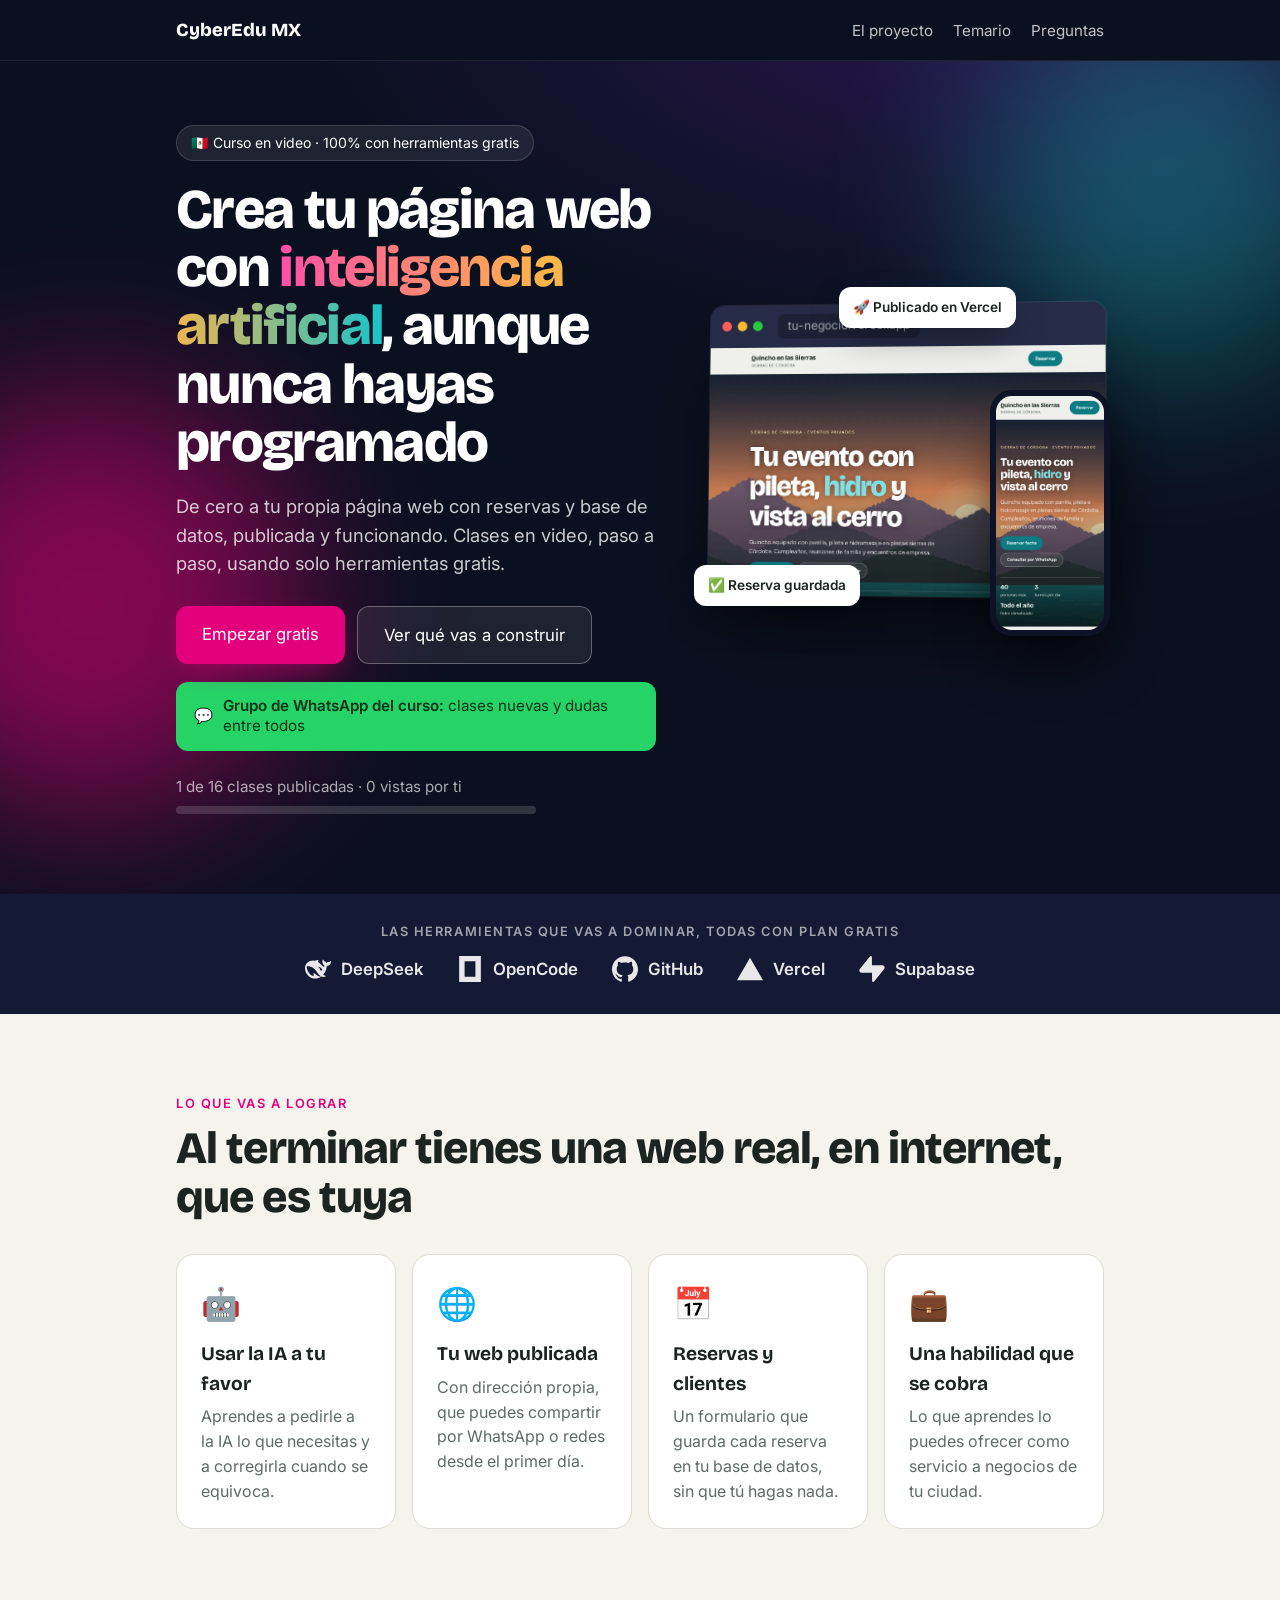
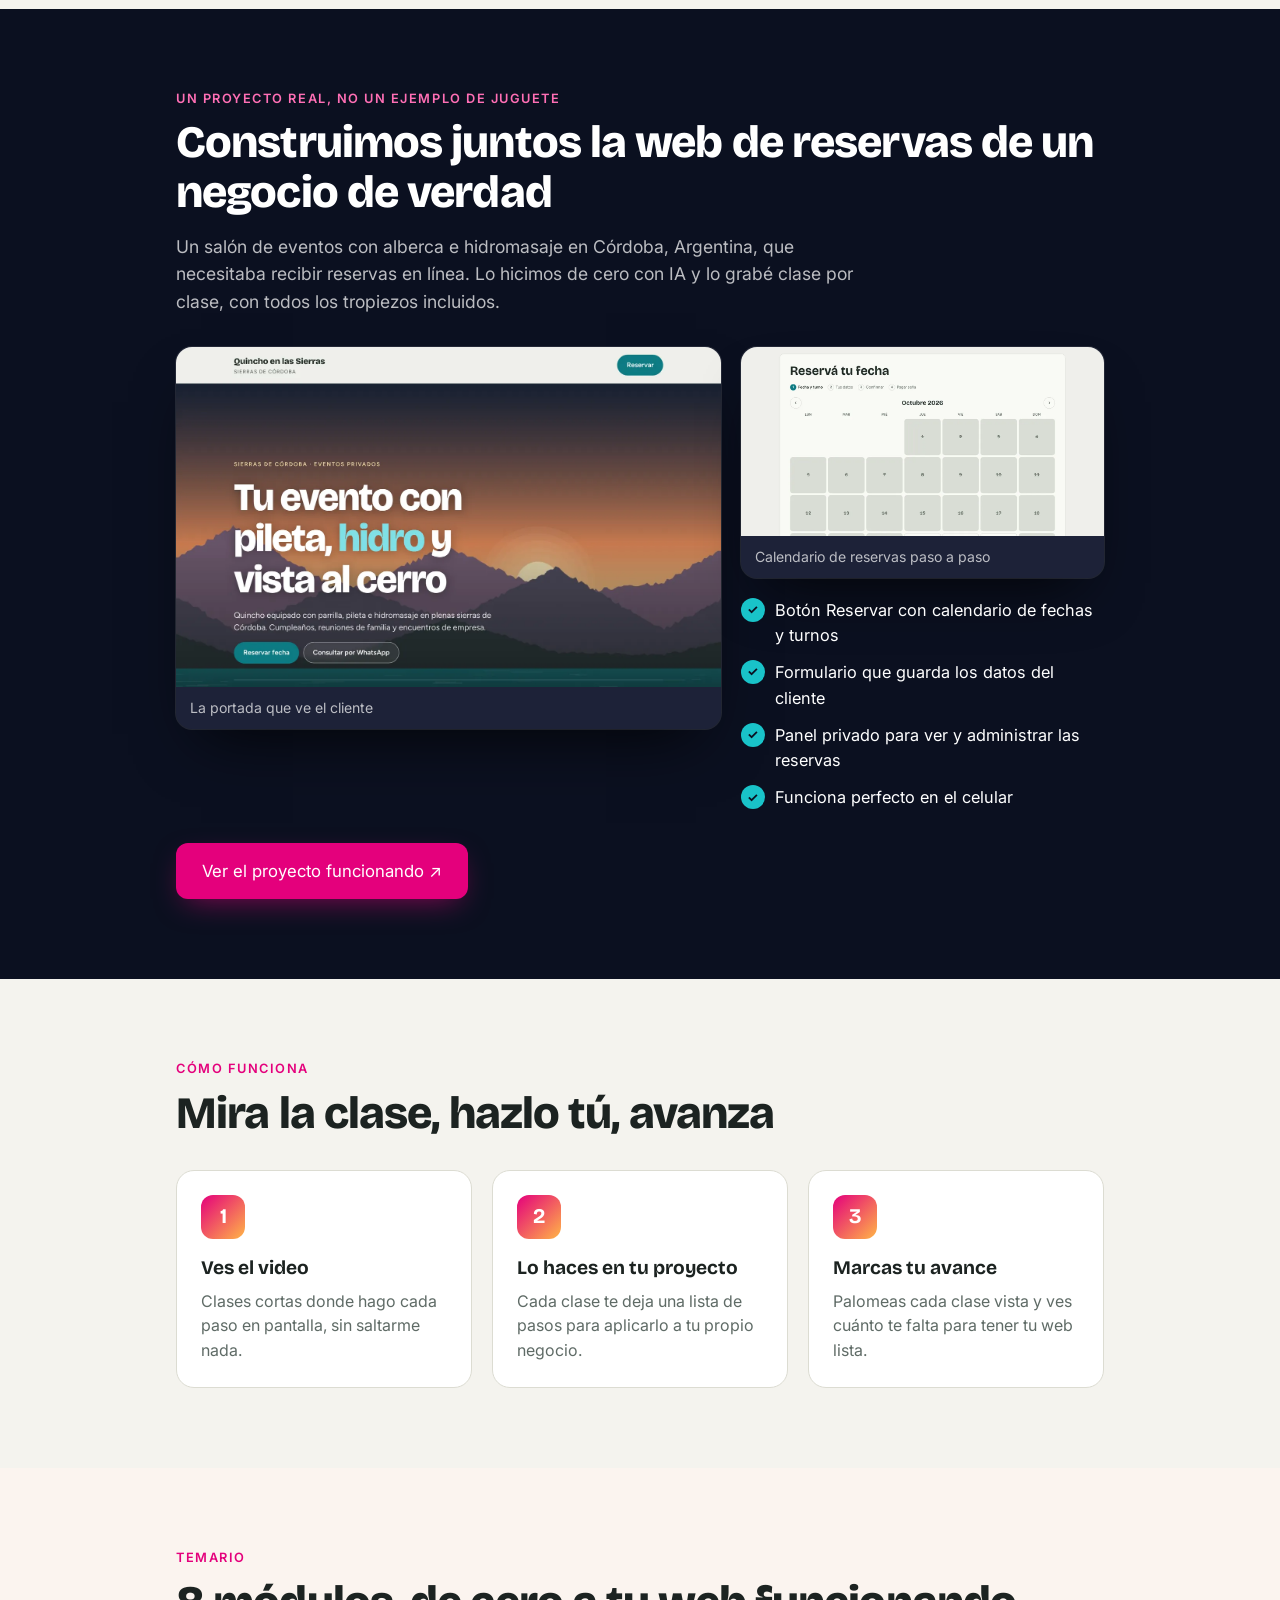
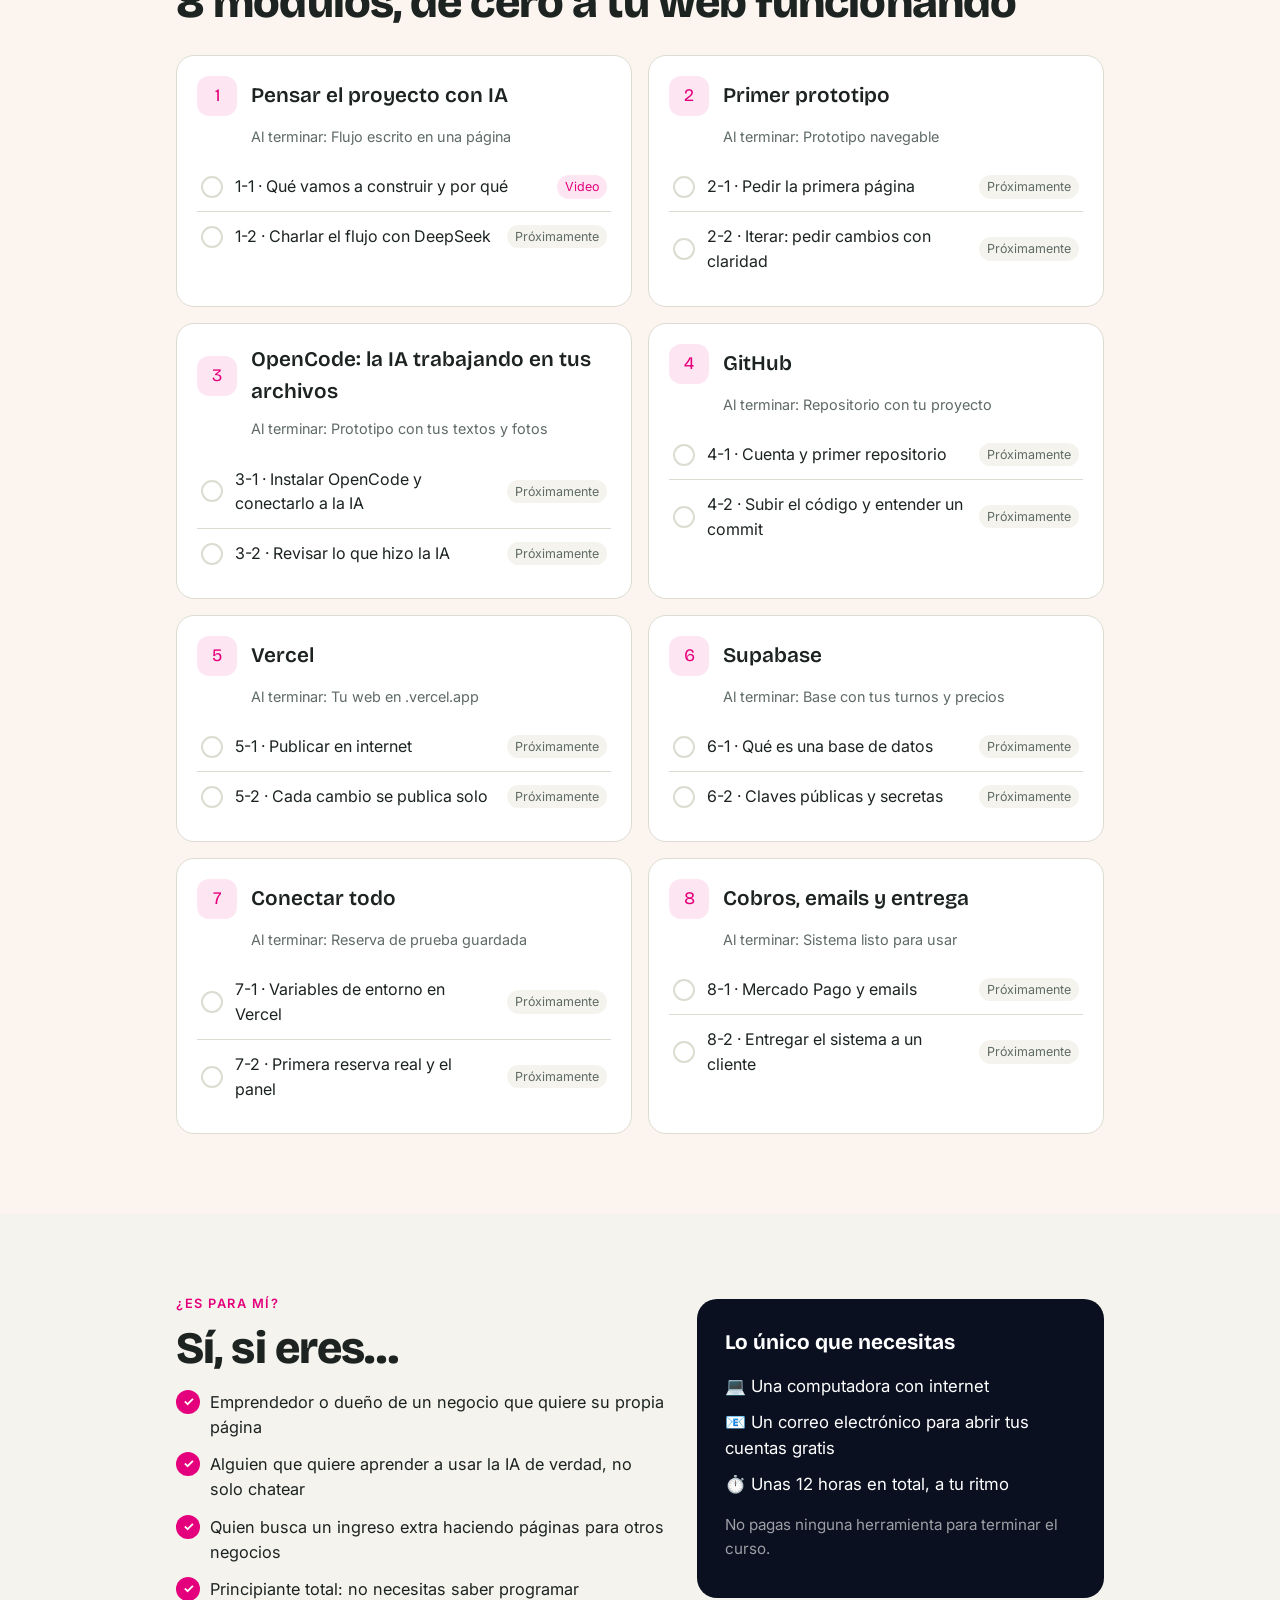
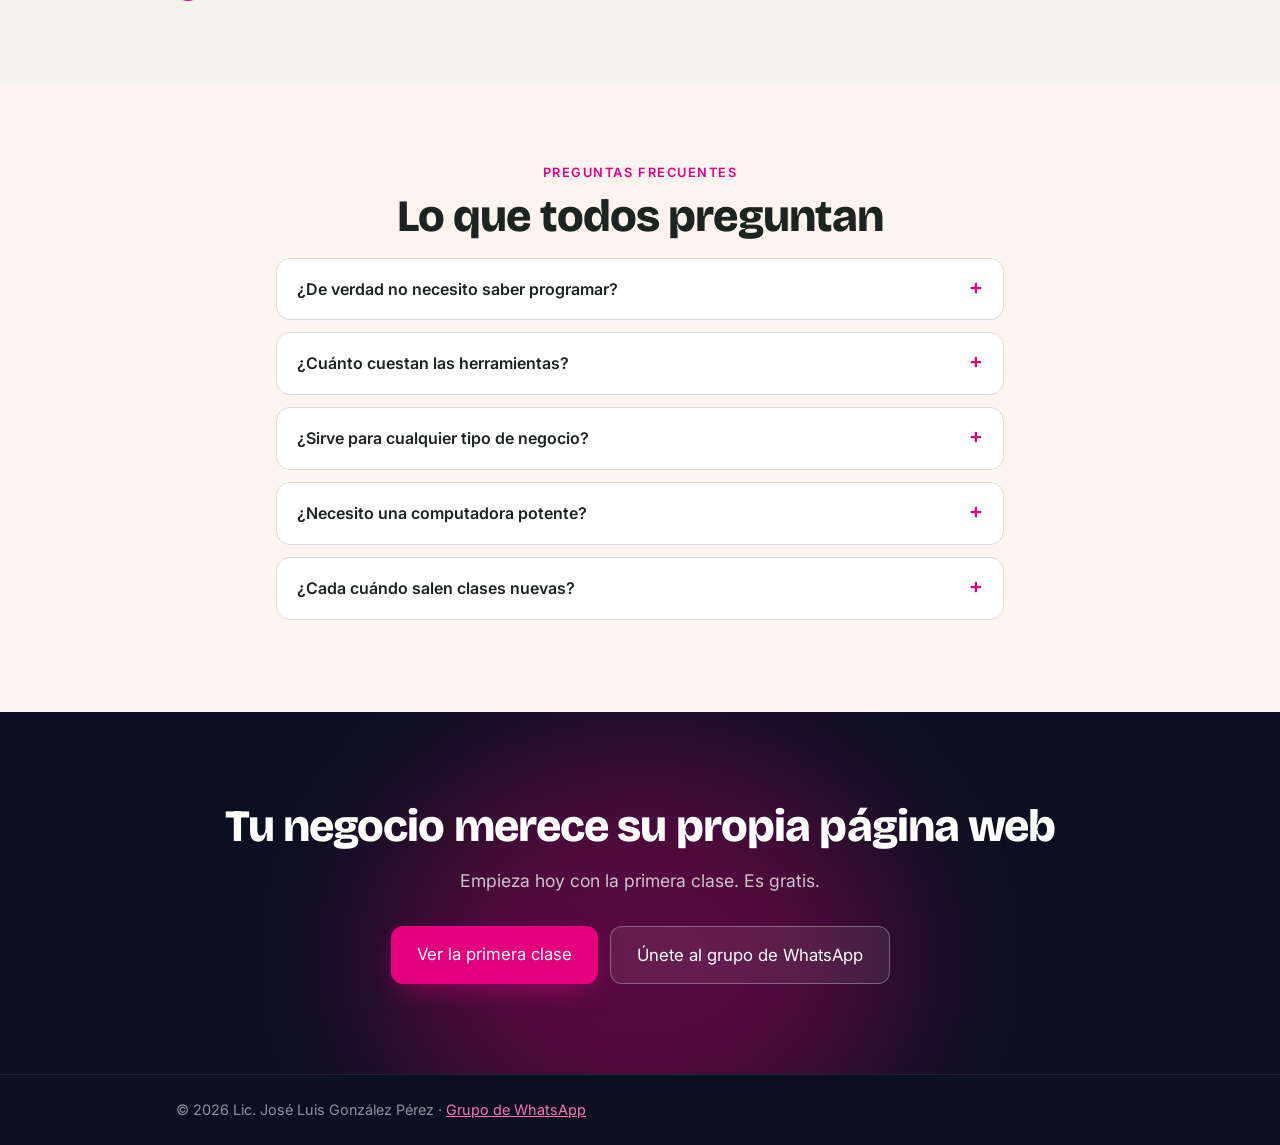
==== commit e0bd4978: "Agregar grupo de WhatsApp del curso y nombre completo del instructor Co-Authored-By: Claude Opus 5.5" ====
--- a/index.html
+++ b/index.html
@@ -38,6 +38,7 @@
             <a class="btn btn-lg" id="empezar" href="#temario">Empezar gratis</a>
             <a class="btn btn-lg ghost-light" href="#proyecto">Ver qué vas a construir</a>
           </div>
+          <a class="grupo-wa" href="#" target="_blank" rel="noopener" hidden>💬 <span><b>Grupo de WhatsApp del curso:</b> clases nuevas y dudas entre todos</span></a>
           <div class="progreso">
             <span id="progreso-texto"></span>
             <div class="barra"><span id="progreso-barra"></span></div>
--- a/styles.css
+++ b/styles.css
@@ -275,3 +275,9 @@
 .landing footer a { color: #ff6fb5; }
 [hidden] { display: none !important; }
 .modulos-grid .modulo h2 { flex: 1; min-width: 0; }
+
+/* Botón del grupo de WhatsApp */
+.grupo-wa { display: flex; align-items: center; gap: 10px; margin-top: 24px; padding: 14px 18px; border-radius: 12px; background: #25D366; color: #06331A; text-decoration: none; font-size: 1rem; line-height: 1.35; max-width: 560px; transition: transform .15s, filter .15s; }
+.grupo-wa:hover { filter: brightness(1.05); transform: translateY(-1px); }
+.grupo-wa b { font-weight: 600; }
+.l-hero .grupo-wa { margin: 18px 0 0; font-size: .95rem; }
